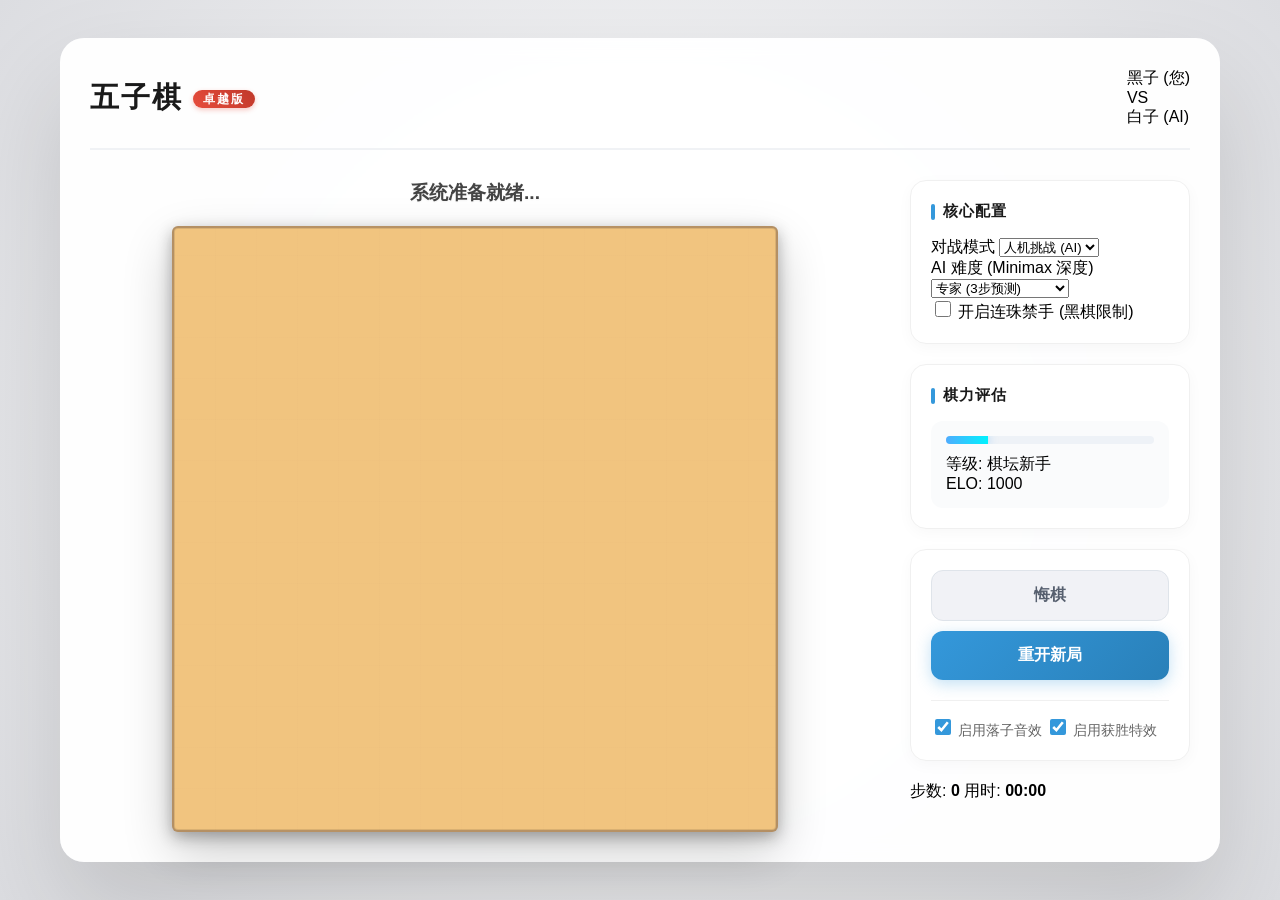
==== index.html @ 55e4e4a0 "Initial commit: 五子棋卓越版 - 功能完整修复与动画升级" ====
<!DOCTYPE html>
<html lang="zh-CN">
<head>
    <meta charset="UTF-8">
    <meta name="viewport" content="width=device-width, initial-scale=1.0">
    <title>五子棋卓越版 - 专业博弈系统</title>
    <link rel="stylesheet" href="style.css">
</head>
<body>
    <div class="app-container">
        <header>
            <div class="brand">
                <h1>五子棋<span class="version-tag">卓越版</span></h1>
            </div>
            <div class="game-info">
                <div class="player-card black active" id="p1-card">
                    <span class="stone-icon"></span>
                    <span class="name">黑子 (您)</span>
                </div>
                <div class="vs-divider">VS</div>
                <div class="player-card white" id="p2-card">
                    <span class="stone-icon"></span>
                    <span class="name" id="p2-name">白子 (AI)</span>
                </div>
            </div>
        </header>

        <main>
            <div class="board-area">
                <div class="status-bar" id="status">系统准备就绪...</div>
                <div class="board-wrapper">
                    <canvas id="board" width="600" height="600"></canvas>
                    <canvas id="effects" width="600" height="600"></canvas>
                </div>
            </div>
            
            <aside class="sidebar">
                <section class="config-panel">
                    <h3>核心配置</h3>
                    <div class="input-group">
                        <label>对战模式</label>
                        <select id="mode-select">
                            <option value="pvp">双人对战</option>
                            <option value="pve" selected>人机挑战 (AI)</option>
                        </select>
                    </div>
                    <div class="input-group">
                        <label>AI 难度 (Minimax 深度)</label>
                        <select id="difficulty-select">
                            <option value="1">入门 (1步预测)</option>
                            <option value="2">普通 (2步预测)</option>
                            <option value="3" selected>专家 (3步预测)</option>
                            <option value="4">棋魂 (4步预测-慎选)</option>
                        </select>
                    </div>
                    <div class="input-group">
                        <label class="checkbox-label">
                            <input type="checkbox" id="renju-toggle"> 开启连珠禁手 (黑棋限制)
                        </label>
                    </div>
                </section>

                <section class="power-panel">
                    <h3>棋力评估</h3>
                    <div class="power-meter">
                        <div class="meter-bar"><div id="power-fill" style="width: 20%"></div></div>
                        <div class="power-label">等级: <span id="rank-name">棋坛新手</span></div>
                        <div class="power-value">ELO: <span id="elo-score">1000</span></div>
                    </div>
                </section>

                <section class="action-panel">
                    <button id="undo-btn" class="btn secondary">悔棋</button>
                    <button id="restart-btn" class="btn primary">重开新局</button>
                    <div class="toggle-group">
                        <label><input type="checkbox" id="sound-toggle" checked> 启用落子音效</label>
                        <label><input type="checkbox" id="particle-toggle" checked> 启用获胜特效</label>
                    </div>
                </section>

                <div class="stats-footer">
                    <span>步数: <b id="move-count">0</b></span>
                    <span>用时: <b id="timer">00:00</b></span>
                </div>
            </aside>
        </main>
    </div>
    <!-- 引入核心逻辑 -->
    <script src="ai.js"></script>
    <script src="game.js"></script>
</body>
</html>
---- style.css ----
:root {
    --primary-color: #2c3e50;
    --accent-color: #3498db;
    /* 顶级榧木色调：温润、微黄、极具高级感 */
    --kaya-wood: #f1c47f; 
    --kaya-dark: #d4a76a;
    --line-color: rgba(44, 62, 80, 0.8);
    --bg-gradient: radial-gradient(circle at center, #ffffff 0%, #dcdde1 100%);
}

body {
    margin: 0;
    min-height: 100vh;
    display: flex;
    justify-content: center;
    align-items: center;
    background: var(--bg-gradient);
    font-family: 'PingFang SC', 'Microsoft YaHei', sans-serif;
}

.app-container {
    width: 95%;
    max-width: 1100px;
    background: rgba(255, 255, 255, 0.95);
    padding: 30px;
    border-radius: 24px;
    box-shadow: 0 50px 100px rgba(0,0,0,0.15);
    backdrop-filter: blur(10px);
}

header {
    display: flex;
    justify-content: space-between;
    align-items: center;
    margin-bottom: 30px;
    border-bottom: 2px solid #f0f2f5;
    padding-bottom: 20px;
}

.brand h1 { margin: 0; font-size: 1.8rem; letter-spacing: 2px; color: #1a1a1a; }
.version-tag { 
    background: linear-gradient(45deg, #e74c3c, #c0392b); 
    color: white; padding: 2px 10px; border-radius: 20px;
    font-size: 0.75rem; margin-left: 10px; vertical-align: middle;
    box-shadow: 0 2px 5px rgba(231, 76, 60, 0.3);
}

main { display: flex; gap: 50px; align-items: flex-start; }

/* 棋盘立体化设计 */
.board-area { flex: 1; display: flex; flex-direction: column; align-items: center; }
.status-bar { 
    font-size: 1.2rem; font-weight: 600; margin-bottom: 20px; 
    color: #444; text-shadow: 0 1px 2px rgba(0,0,0,0.05);
}

.board-wrapper {
    position: relative;
    /* 模拟实木板侧边厚度 */
    background: #c19a6b; 
    padding: 2px;
    border-radius: 6px;
    box-shadow: 
        0 5px 15px rgba(0,0,0,0.3),
        0 20px 50px rgba(0,0,0,0.2),
        inset 0 0 100px rgba(0,0,0,0.1);
}

#board { 
    /* 仅在底层棋盘画布应用木纹背景 */
    background: var(--kaya-wood);
    background-image: 
        repeating-linear-gradient(90deg, transparent, transparent 40px, rgba(212, 167, 106, 0.1) 41px),
        repeating-linear-gradient(0deg, transparent, transparent 40px, rgba(212, 167, 106, 0.1) 41px);
    display: block;
    border: 1px solid rgba(0,0,0,0.1);
    border-radius: 4px;
}

#effects { 
    position: absolute; 
    top: 2px; 
    left: 2px; 
    pointer-events: none; 
    background: transparent; /* 确保顶层画布透明 */
}

/* 侧边栏与控件美化 */
.sidebar { width: 280px; display: flex; flex-direction: column; gap: 20px; }

section { 
    background: #ffffff; padding: 20px; border-radius: 16px; 
    box-shadow: 0 4px 15px rgba(0,0,0,0.03);
    border: 1px solid #f0f0f0;
}

h3 { 
    margin: 0 0 15px 0; font-size: 0.95rem; color: #1a1a1a; 
    text-transform: uppercase; letter-spacing: 1px;
    display: flex; align-items: center; gap: 8px;
}
h3::before { content: ''; width: 4px; height: 16px; background: var(--accent-color); border-radius: 2px; }

.power-meter { 
    background: #fafbfc; padding: 15px; border-radius: 12px; margin-top: 10px;
}
.meter-bar { height: 8px; background: #eef2f7; border-radius: 4px; overflow: hidden; margin-bottom: 10px; }
#power-fill { 
    height: 100%; background: linear-gradient(90deg, #4facfe 0%, #00f2fe 100%); 
    box-shadow: 0 0 10px rgba(79, 172, 254, 0.5);
}

.btn { 
    width: 100%; padding: 14px; border: none; border-radius: 12px; 
    font-weight: 700; cursor: pointer; transition: all 0.3s cubic-bezier(0.175, 0.885, 0.32, 1.275);
    font-size: 1rem; color: white; margin-bottom: 10px;
}
.primary { background: linear-gradient(135deg, #3498db, #2980b9); box-shadow: 0 4px 15px rgba(52, 152, 219, 0.3); }
.secondary { background: #f1f2f6; color: #57606f; border: 1px solid #dfe4ea; }
.btn:hover { transform: translateY(-3px); box-shadow: 0 8px 20px rgba(0,0,0,0.1); }
.btn:active { transform: translateY(0); }

.toggle-group { margin-top: 10px; border-top: 1px solid #f0f0f0; padding-top: 15px; }
.toggle-group label { margin-bottom: 10px; font-size: 0.85rem; color: #666; font-weight: 500; }
input[type="checkbox"] { accent-color: var(--accent-color); width: 16px; height: 16px; }
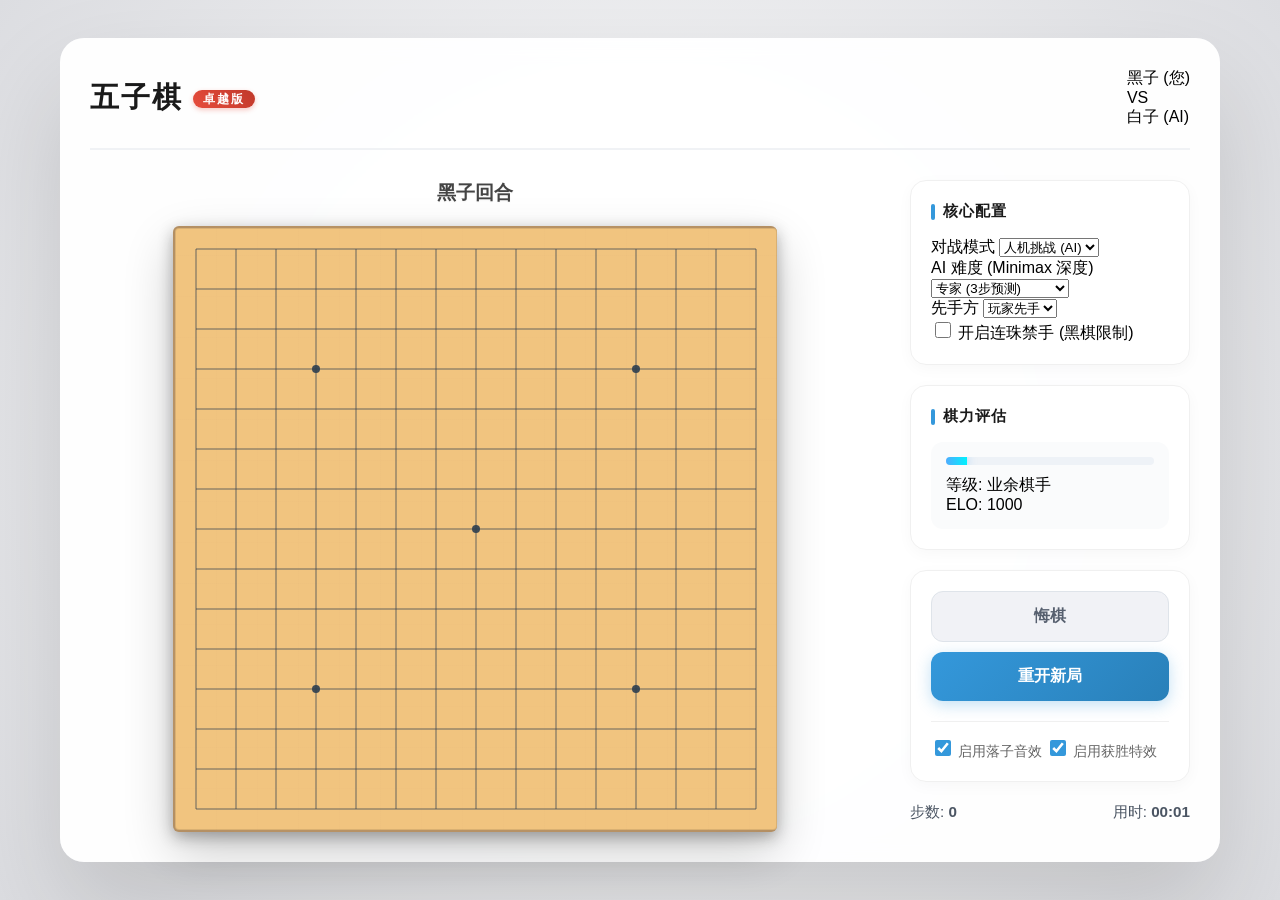
==== commit 09cf8440: "feat: add configurable first player in pve" ====
--- a/index.html
+++ b/index.html
@@ -54,6 +54,13 @@
                         </select>
                     </div>
                     <div class="input-group">
+                        <label>先手方</label>
+                        <select id="first-player-select">
+                            <option value="human" selected>玩家先手</option>
+                            <option value="ai">AI 先手</option>
+                        </select>
+                    </div>
+                    <div class="input-group">
                         <label class="checkbox-label">
                             <input type="checkbox" id="renju-toggle"> 开启连珠禁手 (黑棋限制)
                         </label>
@@ -89,4 +96,4 @@
     <script src="ai.js"></script>
     <script src="game.js"></script>
 </body>
-</html>+</html>
--- a/style.css
+++ b/style.css
@@ -14,12 +14,14 @@
     display: flex;
     justify-content: center;
     align-items: center;
+    padding: 24px;
+    box-sizing: border-box;
     background: var(--bg-gradient);
     font-family: 'PingFang SC', 'Microsoft YaHei', sans-serif;
 }
 
 .app-container {
-    width: 95%;
+    width: min(95%, 1100px);
     max-width: 1100px;
     background: rgba(255, 255, 255, 0.95);
     padding: 30px;
@@ -48,17 +50,20 @@
 main { display: flex; gap: 50px; align-items: flex-start; }
 
 /* 棋盘立体化设计 */
-.board-area { flex: 1; display: flex; flex-direction: column; align-items: center; }
+.board-area { flex: 1; min-width: 0; display: flex; flex-direction: column; align-items: center; }
 .status-bar { 
     font-size: 1.2rem; font-weight: 600; margin-bottom: 20px; 
     color: #444; text-shadow: 0 1px 2px rgba(0,0,0,0.05);
+    text-align: center;
 }
 
 .board-wrapper {
     position: relative;
+    width: min(100%, 604px);
     /* 模拟实木板侧边厚度 */
     background: #c19a6b; 
     padding: 2px;
+    box-sizing: border-box;
     border-radius: 6px;
     box-shadow: 
         0 5px 15px rgba(0,0,0,0.3),
@@ -73,20 +78,25 @@
         repeating-linear-gradient(90deg, transparent, transparent 40px, rgba(212, 167, 106, 0.1) 41px),
         repeating-linear-gradient(0deg, transparent, transparent 40px, rgba(212, 167, 106, 0.1) 41px);
     display: block;
+    width: 100%;
+    height: auto;
     border: 1px solid rgba(0,0,0,0.1);
     border-radius: 4px;
+    touch-action: none;
 }
 
 #effects { 
     position: absolute; 
     top: 2px; 
     left: 2px; 
+    width: calc(100% - 4px);
+    height: calc(100% - 4px);
     pointer-events: none; 
     background: transparent; /* 确保顶层画布透明 */
 }
 
 /* 侧边栏与控件美化 */
-.sidebar { width: 280px; display: flex; flex-direction: column; gap: 20px; }
+.sidebar { width: 280px; max-width: 100%; display: flex; flex-direction: column; gap: 20px; }
 
 section { 
     background: #ffffff; padding: 20px; border-radius: 16px; 
@@ -123,3 +133,78 @@
 .toggle-group { margin-top: 10px; border-top: 1px solid #f0f0f0; padding-top: 15px; }
 .toggle-group label { margin-bottom: 10px; font-size: 0.85rem; color: #666; font-weight: 500; }
 input[type="checkbox"] { accent-color: var(--accent-color); width: 16px; height: 16px; }
+
+.stats-footer {
+    width: 100%;
+    display: flex;
+    justify-content: space-between;
+    gap: 16px;
+    font-size: 0.95rem;
+    color: #4b5563;
+}
+
+@media (max-width: 980px) {
+    body {
+        padding: 16px;
+        align-items: flex-start;
+    }
+
+    .app-container {
+        width: 100%;
+        padding: 22px;
+    }
+
+    header {
+        flex-direction: column;
+        align-items: flex-start;
+        gap: 18px;
+    }
+
+    main {
+        flex-direction: column;
+        gap: 24px;
+    }
+
+    .board-area,
+    .sidebar {
+        width: 100%;
+    }
+
+    .sidebar {
+        gap: 16px;
+    }
+}
+
+@media (max-width: 640px) {
+    body {
+        padding: 10px;
+    }
+
+    .app-container {
+        width: 100%;
+        padding: 16px;
+        border-radius: 18px;
+    }
+
+    .brand h1 {
+        font-size: 1.45rem;
+        letter-spacing: 1px;
+    }
+
+    .status-bar {
+        font-size: 1rem;
+        margin-bottom: 14px;
+    }
+
+    section {
+        padding: 16px;
+    }
+
+    .btn {
+        padding: 12px;
+    }
+
+    .stats-footer {
+        font-size: 0.88rem;
+    }
+}
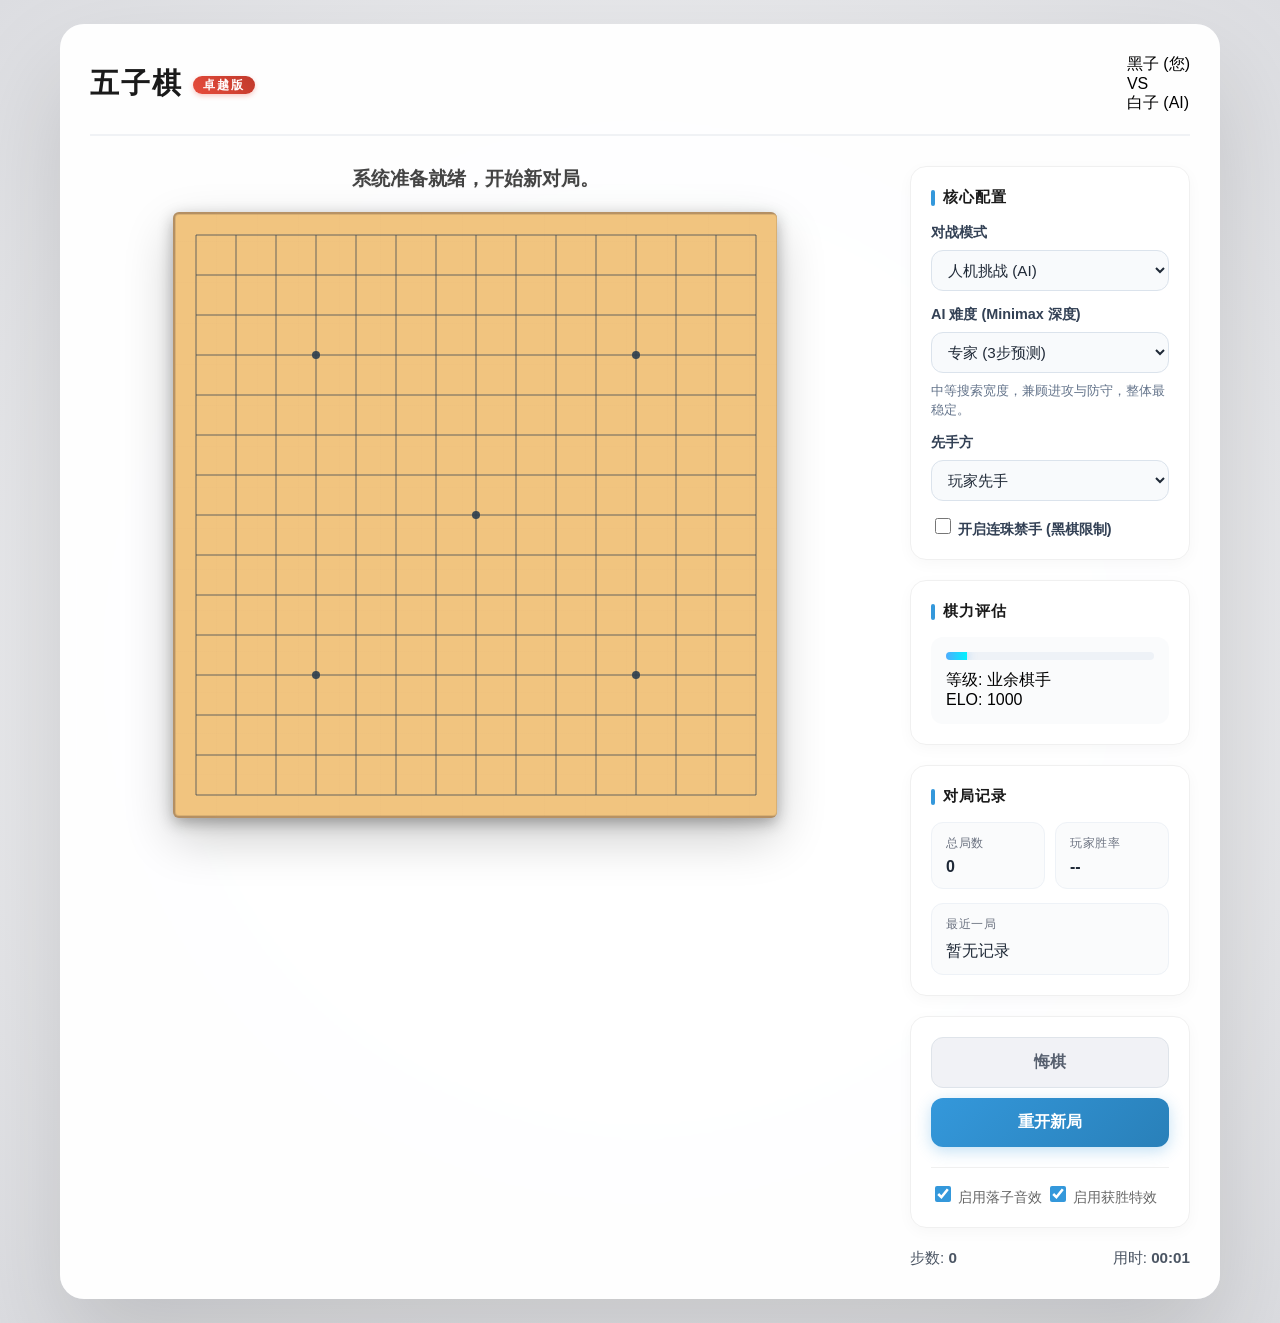
==== commit 440a4f8a: "feat: release v1.0.2 with autosave and records" ====
--- a/index.html
+++ b/index.html
@@ -28,6 +28,16 @@
         <main>
             <div class="board-area">
                 <div class="status-bar" id="status">系统准备就绪...</div>
+                <div id="restore-banner" class="restore-banner hidden">
+                    <div class="restore-copy">
+                        <strong>检测到未完成对局</strong>
+                        <span id="restore-text">上次对局可继续恢复。</span>
+                    </div>
+                    <div class="restore-actions">
+                        <button id="restore-resume-btn" class="btn primary compact">继续上局</button>
+                        <button id="restore-discard-btn" class="btn secondary compact">放弃</button>
+                    </div>
+                </div>
                 <div class="board-wrapper">
                     <canvas id="board" width="600" height="600"></canvas>
                     <canvas id="effects" width="600" height="600"></canvas>
@@ -52,6 +62,7 @@
                             <option value="3" selected>专家 (3步预测)</option>
                             <option value="4">棋魂 (4步预测-慎选)</option>
                         </select>
+                        <div id="difficulty-hint" class="input-hint">中等搜索宽度，兼顾进攻与防守。</div>
                     </div>
                     <div class="input-group">
                         <label>先手方</label>
@@ -76,6 +87,24 @@
                     </div>
                 </section>
 
+                <section class="record-panel">
+                    <h3>对局记录</h3>
+                    <div class="record-grid">
+                        <div class="record-card">
+                            <span class="record-label">总局数</span>
+                            <strong id="record-total">0</strong>
+                        </div>
+                        <div class="record-card">
+                            <span class="record-label">玩家胜率</span>
+                            <strong id="record-win-rate">--</strong>
+                        </div>
+                    </div>
+                    <div class="latest-record">
+                        <span class="record-label">最近一局</span>
+                        <div id="record-latest">暂无记录</div>
+                    </div>
+                </section>
+
                 <section class="action-panel">
                     <button id="undo-btn" class="btn secondary">悔棋</button>
                     <button id="restart-btn" class="btn primary">重开新局</button>
--- a/style.css
+++ b/style.css
@@ -55,6 +55,50 @@
     font-size: 1.2rem; font-weight: 600; margin-bottom: 20px; 
     color: #444; text-shadow: 0 1px 2px rgba(0,0,0,0.05);
     text-align: center;
+}
+
+.restore-banner {
+    width: min(100%, 604px);
+    display: flex;
+    justify-content: space-between;
+    align-items: center;
+    gap: 14px;
+    margin-bottom: 16px;
+    padding: 14px 16px;
+    border-radius: 14px;
+    background: linear-gradient(135deg, rgba(219, 234, 254, 0.92), rgba(239, 246, 255, 0.98));
+    border: 1px solid rgba(59, 130, 246, 0.18);
+    color: #1e3a8a;
+}
+
+.restore-banner.hidden {
+    display: none;
+}
+
+.restore-copy {
+    display: grid;
+    gap: 4px;
+}
+
+.restore-copy span {
+    font-size: 0.88rem;
+    line-height: 1.45;
+    color: #3b4b75;
+}
+
+.restore-actions {
+    display: flex;
+    gap: 10px;
+    flex-wrap: wrap;
+    justify-content: flex-end;
+}
+
+.btn.compact {
+    width: auto;
+    min-width: 104px;
+    margin-bottom: 0;
+    padding: 10px 14px;
+    font-size: 0.92rem;
 }
 
 .board-wrapper {
@@ -104,6 +148,44 @@
     border: 1px solid #f0f0f0;
 }
 
+.input-group {
+    display: grid;
+    gap: 8px;
+    margin-bottom: 14px;
+}
+
+.input-group:last-child {
+    margin-bottom: 0;
+}
+
+.input-group label {
+    font-size: 0.9rem;
+    color: #334155;
+    font-weight: 600;
+}
+
+.input-group select {
+    width: 100%;
+    border: 1px solid #dbe3ec;
+    background: #f8fafc;
+    color: #1f2937;
+    border-radius: 12px;
+    padding: 10px 12px;
+    font-size: 0.95rem;
+}
+
+.input-group select:focus {
+    outline: none;
+    border-color: rgba(37, 99, 235, 0.45);
+    box-shadow: 0 0 0 3px rgba(37, 99, 235, 0.12);
+}
+
+.input-hint {
+    font-size: 0.82rem;
+    line-height: 1.45;
+    color: #64748b;
+}
+
 h3 { 
     margin: 0 0 15px 0; font-size: 0.95rem; color: #1a1a1a; 
     text-transform: uppercase; letter-spacing: 1px;
@@ -120,6 +202,41 @@
     box-shadow: 0 0 10px rgba(79, 172, 254, 0.5);
 }
 
+.record-grid {
+    display: grid;
+    grid-template-columns: repeat(2, minmax(0, 1fr));
+    gap: 10px;
+    margin-bottom: 14px;
+}
+
+.record-card,
+.latest-record {
+    background: #fafbfc;
+    border: 1px solid #eef2f7;
+    border-radius: 12px;
+    padding: 12px 14px;
+}
+
+.record-card strong,
+.latest-record div {
+    display: block;
+    margin-top: 6px;
+    color: #1f2937;
+    font-size: 1rem;
+}
+
+.record-label {
+    display: block;
+    font-size: 0.76rem;
+    letter-spacing: 0.06em;
+    text-transform: uppercase;
+    color: #6b7280;
+}
+
+.latest-record div {
+    line-height: 1.45;
+}
+
 .btn { 
     width: 100%; padding: 14px; border: none; border-radius: 12px; 
     font-weight: 700; cursor: pointer; transition: all 0.3s cubic-bezier(0.175, 0.885, 0.32, 1.275);
@@ -196,10 +313,26 @@
         margin-bottom: 14px;
     }
 
+    .restore-banner {
+        padding: 12px;
+    }
+
+    .restore-actions {
+        width: 100%;
+    }
+
+    .btn.compact {
+        flex: 1;
+    }
+
     section {
         padding: 16px;
     }
 
+    .record-grid {
+        grid-template-columns: 1fr;
+    }
+
     .btn {
         padding: 12px;
     }
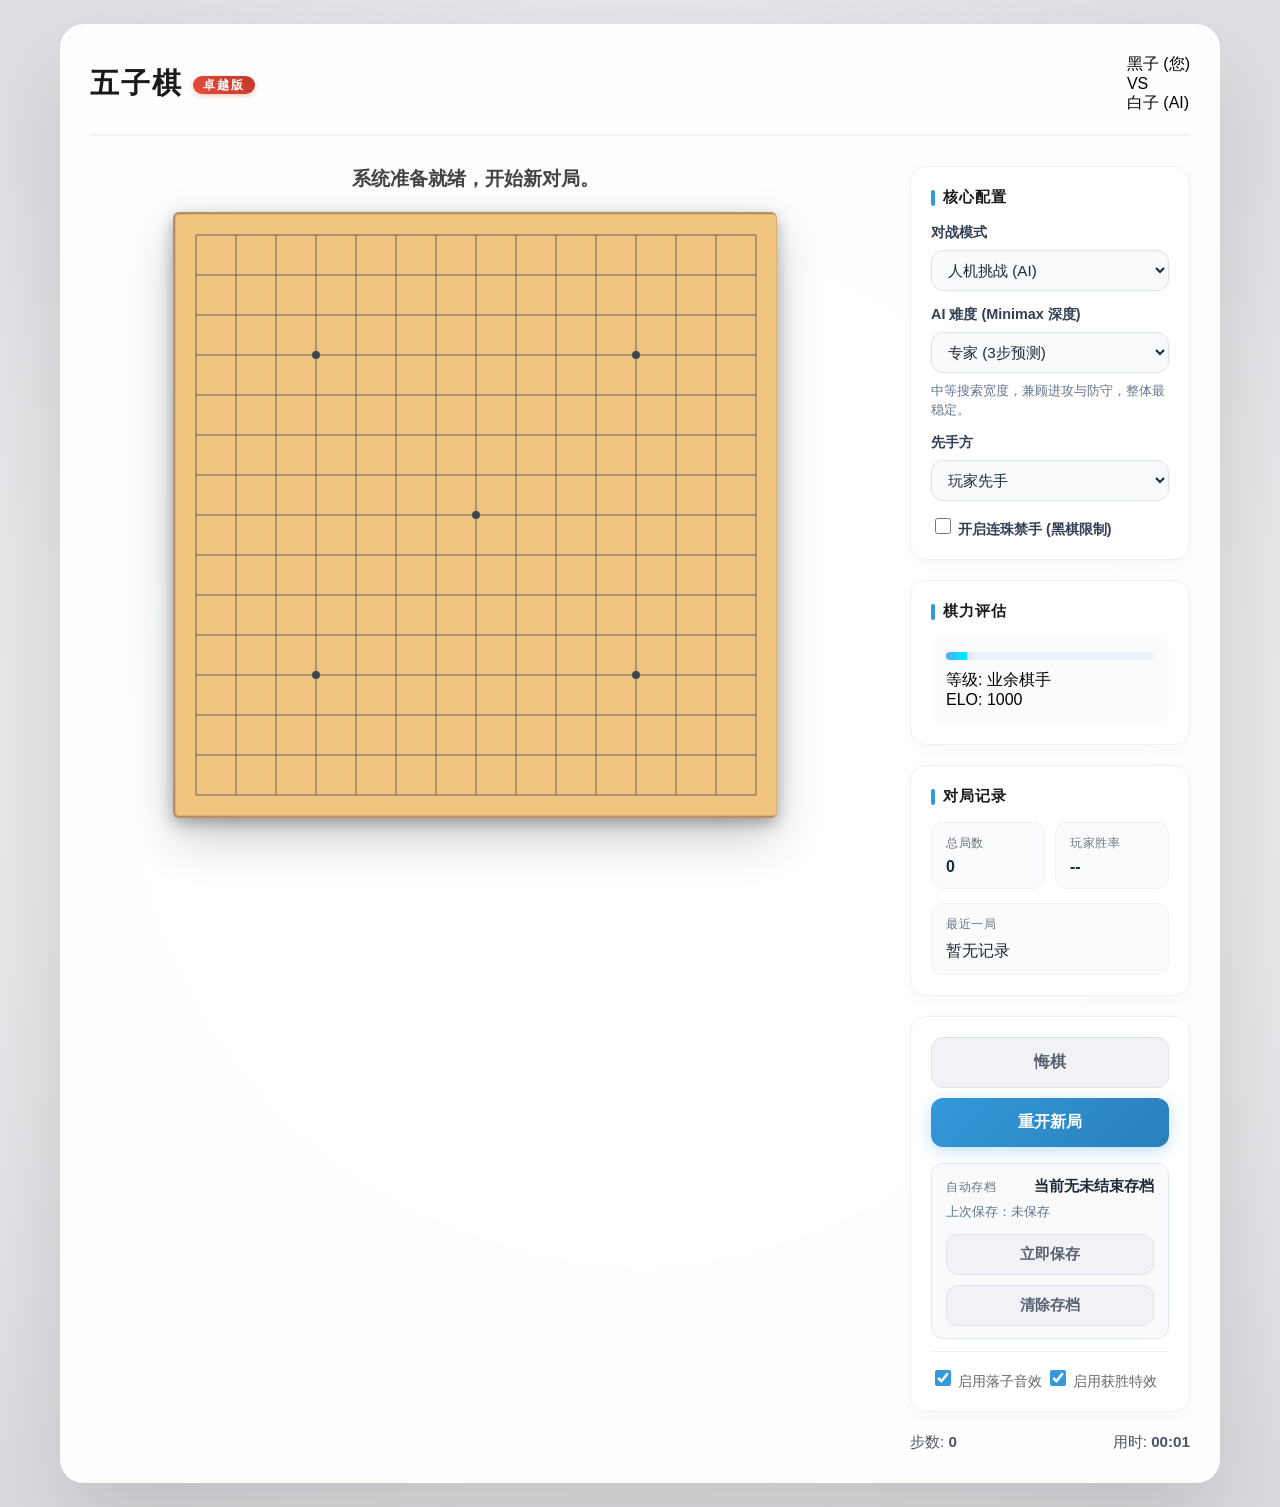
==== commit c8eea185: "feat: improve autosave controls and status" ====
--- a/index.html
+++ b/index.html
@@ -108,6 +108,17 @@
                 <section class="action-panel">
                     <button id="undo-btn" class="btn secondary">悔棋</button>
                     <button id="restart-btn" class="btn primary">重开新局</button>
+                    <div class="autosave-panel">
+                        <div class="autosave-head">
+                            <span class="record-label">自动存档</span>
+                            <strong id="autosave-state">当前无未结束存档</strong>
+                        </div>
+                        <div id="autosave-time" class="autosave-time">上次保存：未保存</div>
+                        <div class="autosave-actions">
+                            <button id="autosave-save-btn" class="btn secondary compact">立即保存</button>
+                            <button id="autosave-clear-btn" class="btn secondary compact">清除存档</button>
+                        </div>
+                    </div>
                     <div class="toggle-group">
                         <label><input type="checkbox" id="sound-toggle" checked> 启用落子音效</label>
                         <label><input type="checkbox" id="particle-toggle" checked> 启用获胜特效</label>
--- a/style.css
+++ b/style.css
@@ -99,6 +99,44 @@
     margin-bottom: 0;
     padding: 10px 14px;
     font-size: 0.92rem;
+}
+
+.autosave-panel {
+    margin: 6px 0 12px;
+    padding: 12px 14px;
+    border-radius: 12px;
+    background: #f8fafc;
+    border: 1px solid #e2e8f0;
+}
+
+.autosave-head {
+    display: flex;
+    justify-content: space-between;
+    align-items: baseline;
+    gap: 12px;
+}
+
+.autosave-head strong {
+    color: #1f2937;
+    font-size: 0.95rem;
+}
+
+.autosave-time {
+    margin-top: 6px;
+    color: #64748b;
+    font-size: 0.82rem;
+    line-height: 1.4;
+}
+
+.autosave-actions {
+    display: flex;
+    gap: 10px;
+    margin-top: 12px;
+    flex-wrap: wrap;
+}
+
+.autosave-actions .btn.compact {
+    flex: 1;
 }
 
 .board-wrapper {
@@ -325,6 +363,12 @@
         flex: 1;
     }
 
+    .autosave-head {
+        flex-direction: column;
+        align-items: flex-start;
+        gap: 4px;
+    }
+
     section {
         padding: 16px;
     }
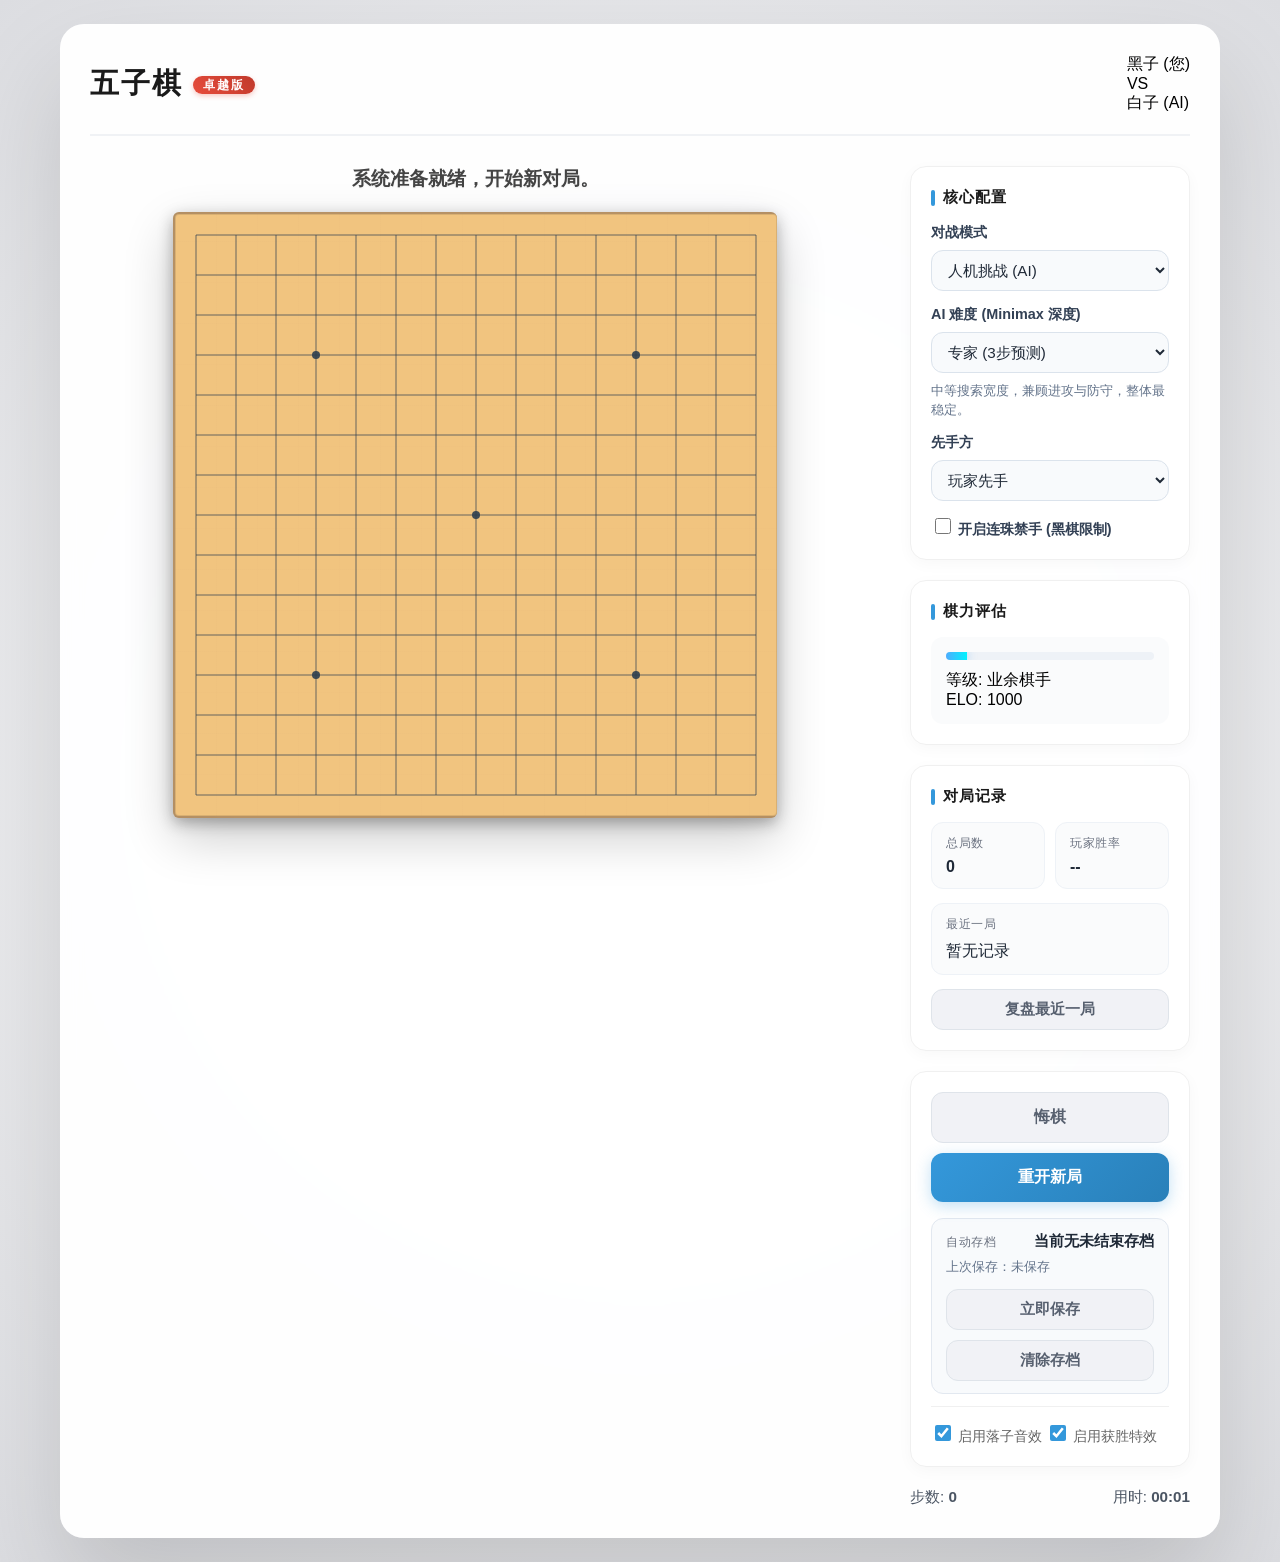
==== commit afd9785b: "feat: expand replay controls and playback" ====
--- a/index.html
+++ b/index.html
@@ -41,6 +41,9 @@
                 <div class="board-wrapper">
                     <canvas id="board" width="600" height="600"></canvas>
                     <canvas id="effects" width="600" height="600"></canvas>
+                </div>
+                <div id="replay-entry" class="replay-entry hidden">
+                    <button id="enter-replay-btn" class="btn primary compact">进入复盘</button>
                 </div>
             </div>
             
@@ -103,6 +106,7 @@
                         <span class="record-label">最近一局</span>
                         <div id="record-latest">暂无记录</div>
                     </div>
+                    <button id="record-replay-btn" class="btn secondary compact">复盘最近一局</button>
                 </section>
 
                 <section class="action-panel">
@@ -125,6 +129,29 @@
                     </div>
                 </section>
 
+                <section id="replay-panel" class="replay-panel hidden">
+                    <h3>复盘控制</h3>
+                    <div class="replay-meta">
+                        <div class="record-card">
+                            <span class="record-label">当前步</span>
+                            <strong id="replay-step">0 / 0</strong>
+                        </div>
+                        <div class="record-card">
+                            <span class="record-label">当前查看</span>
+                            <strong id="replay-turn">开局</strong>
+                        </div>
+                    </div>
+                    <div id="replay-detail" class="latest-record replay-detail">尚未进入复盘。</div>
+                    <div class="replay-actions">
+                        <button id="replay-start-btn" class="btn secondary compact">开局</button>
+                        <button id="replay-prev-btn" class="btn secondary compact">上一步</button>
+                        <button id="replay-next-btn" class="btn secondary compact">下一步</button>
+                        <button id="replay-end-btn" class="btn secondary compact">终局</button>
+                        <button id="replay-play-btn" class="btn secondary compact">自动播放</button>
+                    </div>
+                    <button id="exit-replay-btn" class="btn primary">退出复盘</button>
+                </section>
+
                 <div class="stats-footer">
                     <span>步数: <b id="move-count">0</b></span>
                     <span>用时: <b id="timer">00:00</b></span>
--- a/style.css
+++ b/style.css
@@ -75,6 +75,18 @@
     display: none;
 }
 
+.replay-entry {
+    width: min(100%, 604px);
+    margin-top: 14px;
+    display: flex;
+    justify-content: center;
+}
+
+.replay-entry.hidden,
+.replay-panel.hidden {
+    display: none;
+}
+
 .restore-copy {
     display: grid;
     gap: 4px;
@@ -137,6 +149,24 @@
 
 .autosave-actions .btn.compact {
     flex: 1;
+}
+
+.replay-meta {
+    display: grid;
+    grid-template-columns: repeat(2, minmax(0, 1fr));
+    gap: 10px;
+    margin-bottom: 14px;
+}
+
+.replay-detail {
+    min-height: 66px;
+}
+
+.replay-actions {
+    display: grid;
+    grid-template-columns: repeat(2, minmax(0, 1fr));
+    gap: 10px;
+    margin: 14px 0;
 }
 
 .board-wrapper {
@@ -275,6 +305,11 @@
     line-height: 1.45;
 }
 
+.record-panel .btn.compact {
+    width: 100%;
+    margin-top: 14px;
+}
+
 .btn { 
     width: 100%; padding: 14px; border: none; border-radius: 12px; 
     font-weight: 700; cursor: pointer; transition: all 0.3s cubic-bezier(0.175, 0.885, 0.32, 1.275);
@@ -377,6 +412,11 @@
         grid-template-columns: 1fr;
     }
 
+    .replay-meta,
+    .replay-actions {
+        grid-template-columns: 1fr;
+    }
+
     .btn {
         padding: 12px;
     }
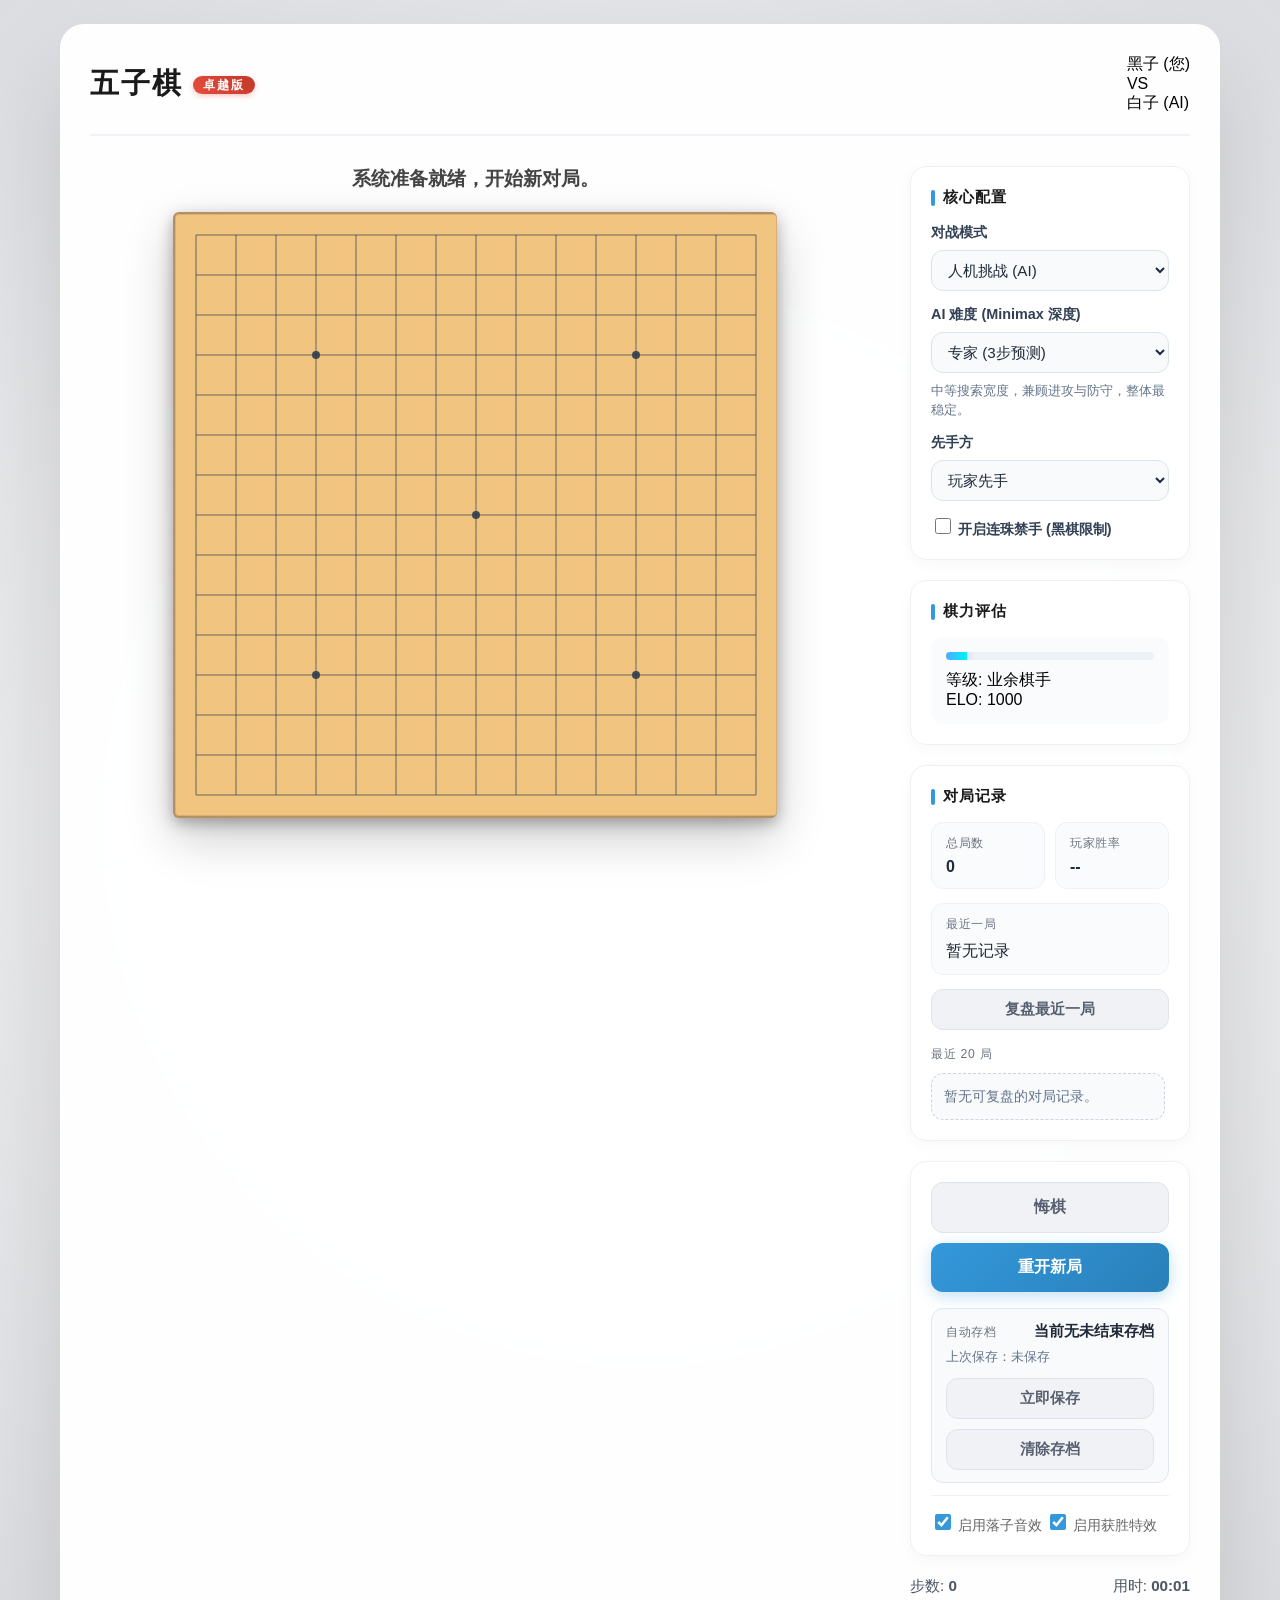
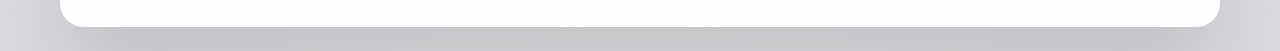
==== commit 98176e49: "feat: release v1.0.3 replay foundation" ====
--- a/index.html
+++ b/index.html
@@ -107,6 +107,10 @@
                         <div id="record-latest">暂无记录</div>
                     </div>
                     <button id="record-replay-btn" class="btn secondary compact">复盘最近一局</button>
+                    <div class="record-history">
+                        <span class="record-label">最近 20 局</span>
+                        <div id="record-history-list" class="record-history-list"></div>
+                    </div>
                 </section>
 
                 <section class="action-panel">
--- a/style.css
+++ b/style.css
@@ -310,6 +310,55 @@
     margin-top: 14px;
 }
 
+.record-history {
+    margin-top: 16px;
+}
+
+.record-history-list {
+    margin-top: 10px;
+    display: grid;
+    gap: 10px;
+    max-height: 320px;
+    overflow-y: auto;
+    padding-right: 4px;
+}
+
+.record-history-item {
+    background: #f8fafc;
+    border: 1px solid #e2e8f0;
+    border-radius: 12px;
+    padding: 12px;
+}
+
+.record-history-item strong {
+    display: block;
+    color: #1f2937;
+    font-size: 0.92rem;
+}
+
+.record-history-item span {
+    display: block;
+    margin-top: 6px;
+    color: #64748b;
+    font-size: 0.82rem;
+    line-height: 1.45;
+}
+
+.record-history-item .btn.compact {
+    width: 100%;
+    margin-top: 10px;
+}
+
+.record-history-empty {
+    padding: 12px;
+    border-radius: 12px;
+    background: #f8fafc;
+    border: 1px dashed #cbd5e1;
+    color: #64748b;
+    font-size: 0.88rem;
+    line-height: 1.45;
+}
+
 .btn { 
     width: 100%; padding: 14px; border: none; border-radius: 12px; 
     font-weight: 700; cursor: pointer; transition: all 0.3s cubic-bezier(0.175, 0.885, 0.32, 1.275);
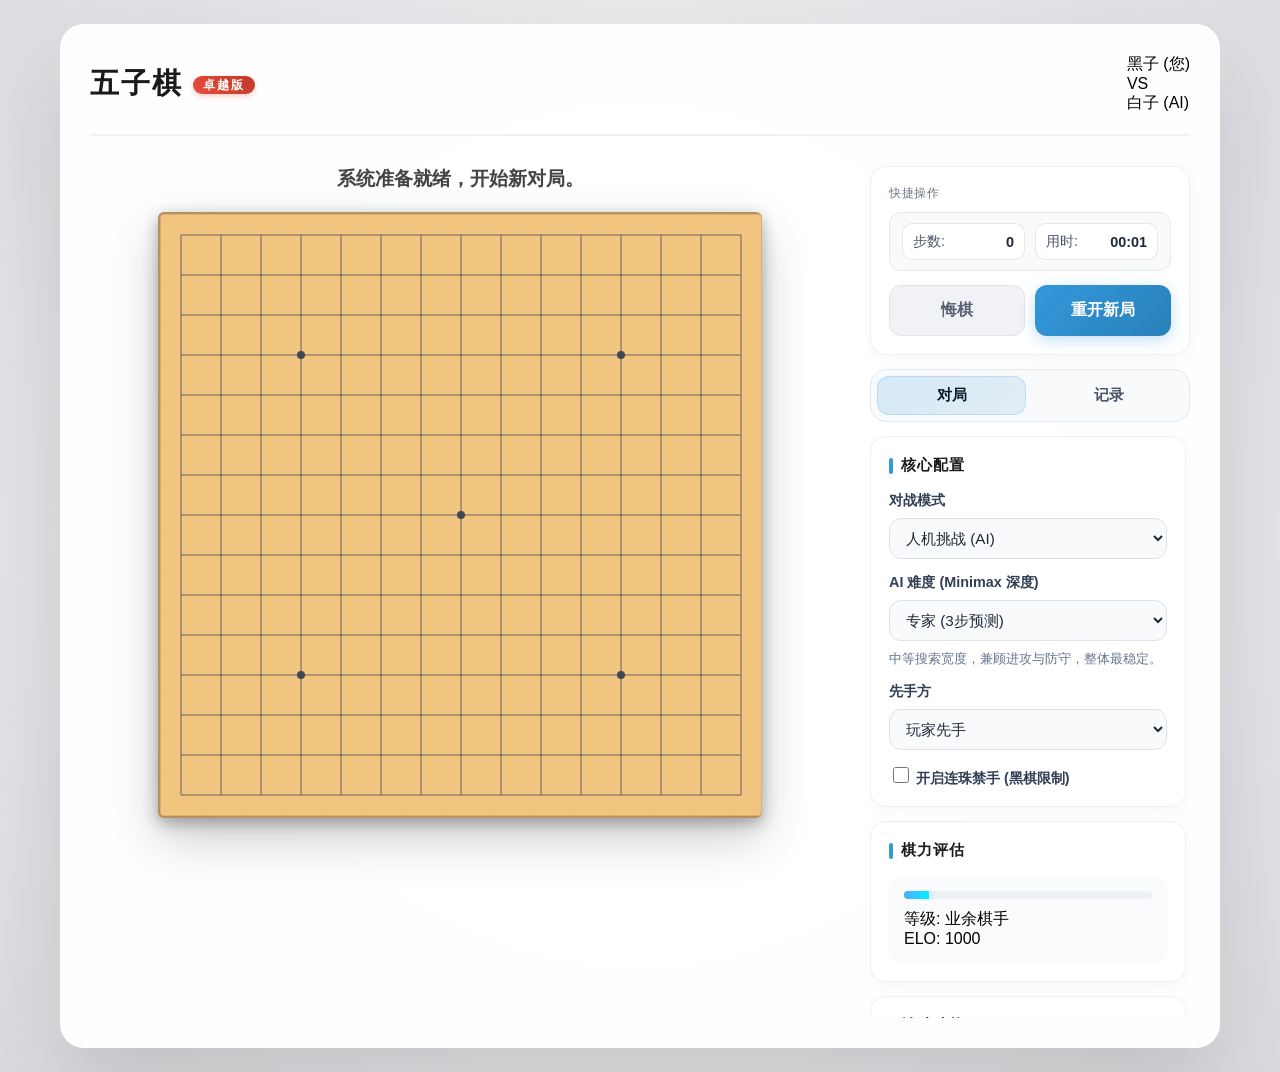
==== commit 9fdc1fab: "refactor: improve sidebar control layout" ====
--- a/index.html
+++ b/index.html
@@ -48,117 +48,141 @@
             </div>
             
             <aside class="sidebar">
-                <section class="config-panel">
-                    <h3>核心配置</h3>
-                    <div class="input-group">
-                        <label>对战模式</label>
-                        <select id="mode-select">
-                            <option value="pvp">双人对战</option>
-                            <option value="pve" selected>人机挑战 (AI)</option>
-                        </select>
+                <section class="action-panel quick-panel">
+                    <div class="quick-panel-head">
+                        <div>
+                            <span class="record-label">快捷操作</span>
+                        </div>
+                        <div class="stats-footer">
+                            <span>步数: <b id="move-count">0</b></span>
+                            <span>用时: <b id="timer">00:00</b></span>
+                        </div>
                     </div>
-                    <div class="input-group">
-                        <label>AI 难度 (Minimax 深度)</label>
-                        <select id="difficulty-select">
-                            <option value="1">入门 (1步预测)</option>
-                            <option value="2">普通 (2步预测)</option>
-                            <option value="3" selected>专家 (3步预测)</option>
-                            <option value="4">棋魂 (4步预测-慎选)</option>
-                        </select>
-                        <div id="difficulty-hint" class="input-hint">中等搜索宽度，兼顾进攻与防守。</div>
-                    </div>
-                    <div class="input-group">
-                        <label>先手方</label>
-                        <select id="first-player-select">
-                            <option value="human" selected>玩家先手</option>
-                            <option value="ai">AI 先手</option>
-                        </select>
-                    </div>
-                    <div class="input-group">
-                        <label class="checkbox-label">
-                            <input type="checkbox" id="renju-toggle"> 开启连珠禁手 (黑棋限制)
-                        </label>
+                    <div class="quick-actions">
+                        <button id="undo-btn" class="btn secondary">悔棋</button>
+                        <button id="restart-btn" class="btn primary">重开新局</button>
                     </div>
                 </section>
 
-                <section class="power-panel">
-                    <h3>棋力评估</h3>
-                    <div class="power-meter">
-                        <div class="meter-bar"><div id="power-fill" style="width: 20%"></div></div>
-                        <div class="power-label">等级: <span id="rank-name">棋坛新手</span></div>
-                        <div class="power-value">ELO: <span id="elo-score">1000</span></div>
+                <div class="sidebar-tabs" role="tablist" aria-label="功能分区">
+                    <button type="button" class="sidebar-tab active" data-sidebar-tab="play" aria-selected="true">对局</button>
+                    <button type="button" class="sidebar-tab" data-sidebar-tab="records" aria-selected="false">记录</button>
+                    <button type="button" id="replay-tab-btn" class="sidebar-tab hidden" data-sidebar-tab="replay" aria-selected="false">复盘</button>
+                </div>
+
+                <div class="sidebar-panels">
+                    <div class="sidebar-panel active" data-sidebar-panel="play">
+                        <section class="config-panel">
+                            <h3>核心配置</h3>
+                            <div class="input-group">
+                                <label>对战模式</label>
+                                <select id="mode-select">
+                                    <option value="pvp">双人对战</option>
+                                    <option value="pve" selected>人机挑战 (AI)</option>
+                                </select>
+                            </div>
+                            <div class="input-group">
+                                <label>AI 难度 (Minimax 深度)</label>
+                                <select id="difficulty-select">
+                                    <option value="1">入门 (1步预测)</option>
+                                    <option value="2">普通 (2步预测)</option>
+                                    <option value="3" selected>专家 (3步预测)</option>
+                                    <option value="4">棋魂 (4步预测-慎选)</option>
+                                </select>
+                                <div id="difficulty-hint" class="input-hint">中等搜索宽度，兼顾进攻与防守。</div>
+                            </div>
+                            <div class="input-group">
+                                <label>先手方</label>
+                                <select id="first-player-select">
+                                    <option value="human" selected>玩家先手</option>
+                                    <option value="ai">AI 先手</option>
+                                </select>
+                            </div>
+                            <div class="input-group">
+                                <label class="checkbox-label">
+                                    <input type="checkbox" id="renju-toggle"> 开启连珠禁手 (黑棋限制)
+                                </label>
+                            </div>
+                        </section>
+
+                        <section class="power-panel">
+                            <h3>棋力评估</h3>
+                            <div class="power-meter">
+                                <div class="meter-bar"><div id="power-fill" style="width: 20%"></div></div>
+                                <div class="power-label">等级: <span id="rank-name">棋坛新手</span></div>
+                                <div class="power-value">ELO: <span id="elo-score">1000</span></div>
+                            </div>
+                        </section>
+
+                        <section class="support-panel">
+                            <h3>辅助功能</h3>
+                            <div class="autosave-panel">
+                                <div class="autosave-head">
+                                    <span class="record-label">自动存档</span>
+                                    <strong id="autosave-state">当前无未结束存档</strong>
+                                </div>
+                                <div id="autosave-time" class="autosave-time">上次保存：未保存</div>
+                                <div class="autosave-actions">
+                                    <button id="autosave-save-btn" class="btn secondary compact">立即保存</button>
+                                    <button id="autosave-clear-btn" class="btn secondary compact">清除存档</button>
+                                </div>
+                            </div>
+                            <div class="toggle-group">
+                                <label><input type="checkbox" id="sound-toggle" checked> 启用落子音效</label>
+                                <label><input type="checkbox" id="particle-toggle" checked> 启用获胜特效</label>
+                            </div>
+                        </section>
                     </div>
-                </section>
 
-                <section class="record-panel">
-                    <h3>对局记录</h3>
-                    <div class="record-grid">
-                        <div class="record-card">
-                            <span class="record-label">总局数</span>
-                            <strong id="record-total">0</strong>
-                        </div>
-                        <div class="record-card">
-                            <span class="record-label">玩家胜率</span>
-                            <strong id="record-win-rate">--</strong>
-                        </div>
+                    <div class="sidebar-panel" data-sidebar-panel="records">
+                        <section class="record-panel">
+                            <h3>对局记录</h3>
+                            <div class="record-grid">
+                                <div class="record-card">
+                                    <span class="record-label">总局数</span>
+                                    <strong id="record-total">0</strong>
+                                </div>
+                                <div class="record-card">
+                                    <span class="record-label">玩家胜率</span>
+                                    <strong id="record-win-rate">--</strong>
+                                </div>
+                            </div>
+                            <div class="latest-record">
+                                <span class="record-label">最近一局</span>
+                                <div id="record-latest">暂无记录</div>
+                            </div>
+                            <button id="record-replay-btn" class="btn secondary compact">复盘最近一局</button>
+                            <div class="record-history">
+                                <span class="record-label">最近 20 局</span>
+                                <div id="record-history-list" class="record-history-list"></div>
+                            </div>
+                        </section>
                     </div>
-                    <div class="latest-record">
-                        <span class="record-label">最近一局</span>
-                        <div id="record-latest">暂无记录</div>
+
+                    <div class="sidebar-panel" data-sidebar-panel="replay">
+                        <section id="replay-panel" class="replay-panel hidden">
+                            <h3>复盘控制</h3>
+                            <div class="replay-meta">
+                                <div class="record-card">
+                                    <span class="record-label">当前步</span>
+                                    <strong id="replay-step">0 / 0</strong>
+                                </div>
+                                <div class="record-card">
+                                    <span class="record-label">当前查看</span>
+                                    <strong id="replay-turn">开局</strong>
+                                </div>
+                            </div>
+                            <div id="replay-detail" class="latest-record replay-detail">尚未进入复盘。</div>
+                            <div class="replay-actions">
+                                <button id="replay-start-btn" class="btn secondary compact">开局</button>
+                                <button id="replay-prev-btn" class="btn secondary compact">上一步</button>
+                                <button id="replay-next-btn" class="btn secondary compact">下一步</button>
+                                <button id="replay-end-btn" class="btn secondary compact">终局</button>
+                                <button id="replay-play-btn" class="btn secondary compact">自动播放</button>
+                            </div>
+                            <button id="exit-replay-btn" class="btn primary">退出复盘</button>
+                        </section>
                     </div>
-                    <button id="record-replay-btn" class="btn secondary compact">复盘最近一局</button>
-                    <div class="record-history">
-                        <span class="record-label">最近 20 局</span>
-                        <div id="record-history-list" class="record-history-list"></div>
-                    </div>
-                </section>
-
-                <section class="action-panel">
-                    <button id="undo-btn" class="btn secondary">悔棋</button>
-                    <button id="restart-btn" class="btn primary">重开新局</button>
-                    <div class="autosave-panel">
-                        <div class="autosave-head">
-                            <span class="record-label">自动存档</span>
-                            <strong id="autosave-state">当前无未结束存档</strong>
-                        </div>
-                        <div id="autosave-time" class="autosave-time">上次保存：未保存</div>
-                        <div class="autosave-actions">
-                            <button id="autosave-save-btn" class="btn secondary compact">立即保存</button>
-                            <button id="autosave-clear-btn" class="btn secondary compact">清除存档</button>
-                        </div>
-                    </div>
-                    <div class="toggle-group">
-                        <label><input type="checkbox" id="sound-toggle" checked> 启用落子音效</label>
-                        <label><input type="checkbox" id="particle-toggle" checked> 启用获胜特效</label>
-                    </div>
-                </section>
-
-                <section id="replay-panel" class="replay-panel hidden">
-                    <h3>复盘控制</h3>
-                    <div class="replay-meta">
-                        <div class="record-card">
-                            <span class="record-label">当前步</span>
-                            <strong id="replay-step">0 / 0</strong>
-                        </div>
-                        <div class="record-card">
-                            <span class="record-label">当前查看</span>
-                            <strong id="replay-turn">开局</strong>
-                        </div>
-                    </div>
-                    <div id="replay-detail" class="latest-record replay-detail">尚未进入复盘。</div>
-                    <div class="replay-actions">
-                        <button id="replay-start-btn" class="btn secondary compact">开局</button>
-                        <button id="replay-prev-btn" class="btn secondary compact">上一步</button>
-                        <button id="replay-next-btn" class="btn secondary compact">下一步</button>
-                        <button id="replay-end-btn" class="btn secondary compact">终局</button>
-                        <button id="replay-play-btn" class="btn secondary compact">自动播放</button>
-                    </div>
-                    <button id="exit-replay-btn" class="btn primary">退出复盘</button>
-                </section>
-
-                <div class="stats-footer">
-                    <span>步数: <b id="move-count">0</b></span>
-                    <span>用时: <b id="timer">00:00</b></span>
                 </div>
             </aside>
         </main>
--- a/style.css
+++ b/style.css
@@ -47,7 +47,7 @@
     box-shadow: 0 2px 5px rgba(231, 76, 60, 0.3);
 }
 
-main { display: flex; gap: 50px; align-items: flex-start; }
+main { display: flex; gap: 40px; align-items: flex-start; }
 
 /* 棋盘立体化设计 */
 .board-area { flex: 1; min-width: 0; display: flex; flex-direction: column; align-items: center; }
@@ -208,12 +208,95 @@
 }
 
 /* 侧边栏与控件美化 */
-.sidebar { width: 280px; max-width: 100%; display: flex; flex-direction: column; gap: 20px; }
+.sidebar {
+    width: 320px;
+    max-width: 100%;
+    display: flex;
+    flex-direction: column;
+    gap: 14px;
+    position: sticky;
+    top: 24px;
+    max-height: calc(100vh - 48px);
+}
+
+.sidebar-tabs {
+    display: flex;
+    gap: 8px;
+    padding: 6px;
+    border-radius: 16px;
+    background: #f8fafc;
+    border: 1px solid #e2e8f0;
+}
+
+.sidebar-tab {
+    flex: 1 1 0;
+    min-width: 0;
+    border: none;
+    border-radius: 12px;
+    background: transparent;
+    color: #475569;
+    padding: 10px 12px;
+    font-size: 0.92rem;
+    font-weight: 700;
+    cursor: pointer;
+    transition: background 0.2s ease, color 0.2s ease, transform 0.2s ease, box-shadow 0.2s ease;
+}
+
+.sidebar-tab:hover {
+    background: rgba(255, 255, 255, 0.8);
+    color: #1f2937;
+}
+
+.sidebar-tab.active {
+    background: linear-gradient(135deg, rgba(52, 152, 219, 0.18), rgba(41, 128, 185, 0.1));
+    color: #0f172a;
+    box-shadow: inset 0 0 0 1px rgba(52, 152, 219, 0.18);
+}
+
+.sidebar-tab.hidden {
+    display: none;
+}
+
+.sidebar-panels {
+    flex: 1;
+    min-height: 0;
+    overflow: hidden;
+}
+
+.sidebar-panel {
+    display: none;
+    gap: 14px;
+    align-content: start;
+    max-height: calc(100vh - 240px);
+    overflow-y: auto;
+    padding-right: 4px;
+}
+
+.sidebar-panel.active {
+    display: grid;
+}
 
 section { 
-    background: #ffffff; padding: 20px; border-radius: 16px; 
+    background: #ffffff; padding: 18px; border-radius: 16px; 
     box-shadow: 0 4px 15px rgba(0,0,0,0.03);
     border: 1px solid #f0f0f0;
+}
+
+.quick-panel {
+    display: grid;
+    gap: 14px;
+}
+
+.quick-panel-head {
+    display: grid;
+    gap: 10px;
+    min-width: 0;
+}
+
+.quick-actions {
+    display: grid;
+    grid-template-columns: repeat(2, minmax(0, 1fr));
+    gap: 10px;
 }
 
 .input-group {
@@ -364,22 +447,68 @@
     font-weight: 700; cursor: pointer; transition: all 0.3s cubic-bezier(0.175, 0.885, 0.32, 1.275);
     font-size: 1rem; color: white; margin-bottom: 10px;
 }
+.quick-actions .btn,
+.replay-actions .btn,
+.autosave-actions .btn,
+.record-panel .btn.compact {
+    margin-bottom: 0;
+}
+
 .primary { background: linear-gradient(135deg, #3498db, #2980b9); box-shadow: 0 4px 15px rgba(52, 152, 219, 0.3); }
 .secondary { background: #f1f2f6; color: #57606f; border: 1px solid #dfe4ea; }
 .btn:hover { transform: translateY(-3px); box-shadow: 0 8px 20px rgba(0,0,0,0.1); }
 .btn:active { transform: translateY(0); }
 
-.toggle-group { margin-top: 10px; border-top: 1px solid #f0f0f0; padding-top: 15px; }
-.toggle-group label { margin-bottom: 10px; font-size: 0.85rem; color: #666; font-weight: 500; }
+.toggle-group {
+    margin-top: 10px;
+    border-top: 1px solid #f0f0f0;
+    padding-top: 15px;
+    display: grid;
+    gap: 12px;
+}
+
+.toggle-group label {
+    display: flex;
+    align-items: center;
+    gap: 8px;
+    margin-bottom: 0;
+    font-size: 0.85rem;
+    color: #666;
+    font-weight: 500;
+}
+
 input[type="checkbox"] { accent-color: var(--accent-color); width: 16px; height: 16px; }
 
 .stats-footer {
     width: 100%;
-    display: flex;
+    box-sizing: border-box;
+    display: grid;
+    grid-template-columns: repeat(2, minmax(0, 1fr));
+    gap: 10px;
+    min-width: 0;
+    font-size: 0.9rem;
+    color: #4b5563;
+    padding: 10px 12px;
+    border-radius: 12px;
+    background: #f8fafc;
+    border: 1px solid #e2e8f0;
+}
+
+.stats-footer span {
+    display: flex;
+    align-items: center;
     justify-content: space-between;
-    gap: 16px;
-    font-size: 0.95rem;
-    color: #4b5563;
+    gap: 10px;
+    min-width: 0;
+    padding: 8px 10px;
+    border-radius: 10px;
+    background: rgba(255, 255, 255, 0.9);
+    border: 1px solid rgba(226, 232, 240, 0.95);
+}
+
+.stats-footer b {
+    color: #1f2937;
+    font-variant-numeric: tabular-nums;
 }
 
 @media (max-width: 980px) {
@@ -410,7 +539,16 @@
     }
 
     .sidebar {
+        position: static;
+        top: auto;
+        max-height: none;
         gap: 16px;
+    }
+
+    .sidebar-panel {
+        max-height: none;
+        overflow: visible;
+        padding-right: 0;
     }
 }
 
@@ -457,6 +595,19 @@
         padding: 16px;
     }
 
+    .quick-actions,
+    .replay-actions {
+        grid-template-columns: 1fr;
+    }
+
+    .sidebar-tabs {
+        flex-direction: column;
+    }
+
+    .stats-footer {
+        grid-template-columns: 1fr;
+    }
+
     .record-grid {
         grid-template-columns: 1fr;
     }
